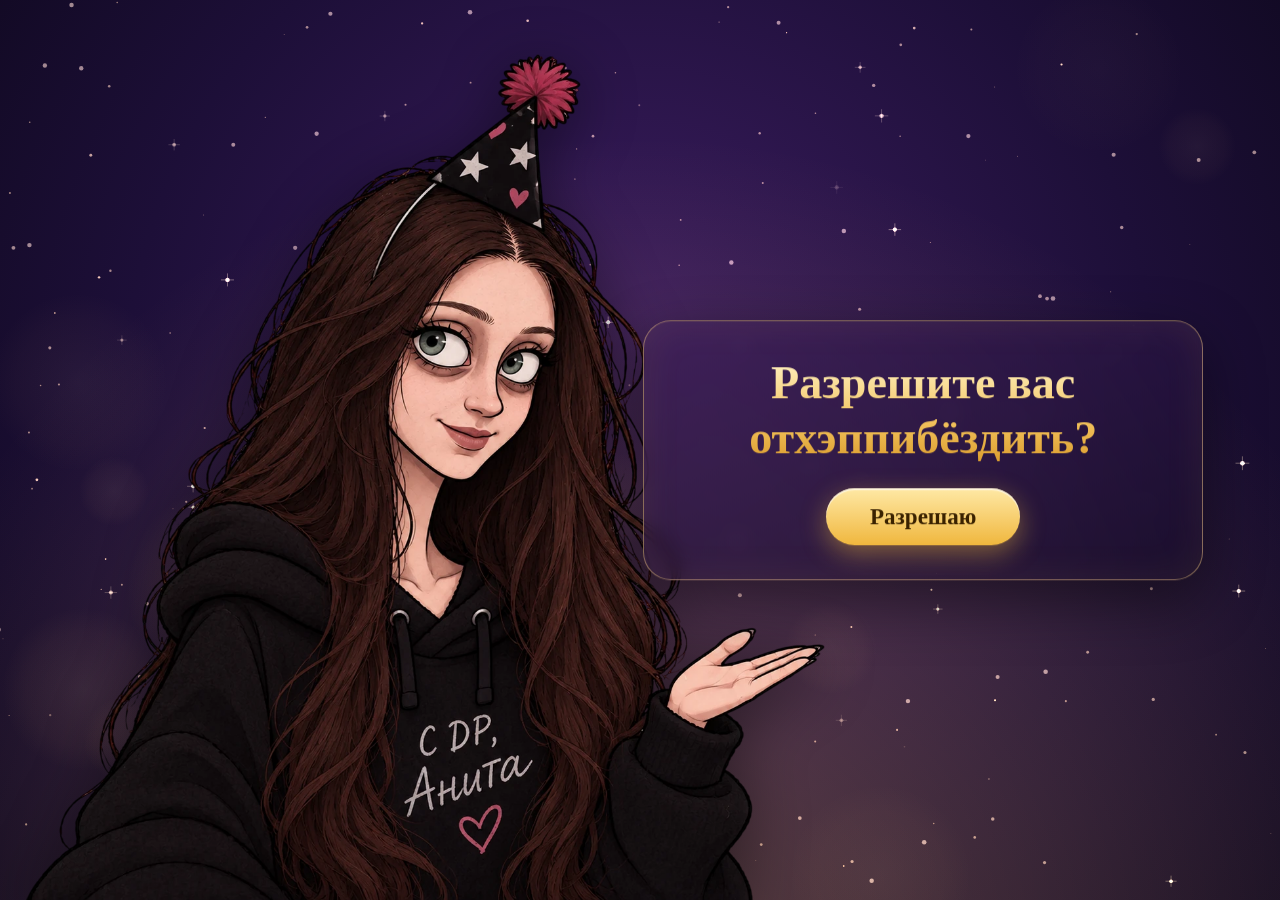
==== index.html @ 917f1ded "Add files via upload" ====
<!doctype html>
<html lang="ru"><head>
<meta charset="utf-8">
<meta name="viewport" content="width=device-width,initial-scale=1,viewport-fit=cover">
<title>С днём рождения, Анита!</title>
<link rel="stylesheet" href="hub.css">
</head><body>
<canvas id="bg"></canvas>
<div id="stage">
  <section class="scene" id="s1">
    <img class="girl girl-left" src="assets/girl/greeting.webp" alt="">
    <div class="card"><h1>Разрешите вас<br>отхэппибёздить?</h1><button class="btn" data-go="2">Разрешаю</button></div>
  </section>

  <section class="scene" id="s2">
    <h2 class="top">задуй желание и загадай свечи<br><span>(строго в таком порядке)</span></h2>
    <div class="cakebox" id="cakebox">
      <img src="assets/girl/cake.webp" alt="" draggable="false">
      <canvas id="flames"></canvas>
      <div class="hint" id="hint"><svg viewBox="0 0 120 60"><path class="trail" d="M10 40 C 35 10, 80 10, 108 36" /></svg><i class="finger"></i><b>зажми и проведи пальцем<br>над свечами</b></div>
    </div>
    <div class="counter" id="counter"></div>
  </section>

  <section class="scene" id="s3">
    <img class="girl girl-left" src="assets/girl/idea.webp" alt="">
    <div class="card">
      <h2>Тебя ждут три испытания</h2>
      <p>За прохождение каждого — маленький бонус.<br>Какой? Узнаешь сама ✨</p>
      <p class="hp">🎧 Если ещё не надела наушники — <b>самое время!</b></p>
      <button class="btn" data-go="4">Надела!</button>
    </div>
  </section>

  <section class="scene" id="s4">
    <img class="girl girl-left" src="assets/girl/dancing.webp" alt="">
    <div class="card"><h1>Готова начинать?</h1><button class="btn" id="startGames">Конечно!</button></div>
  </section>

  <section class="scene" id="sg">
    <iframe id="frame" allow="autoplay; fullscreen"></iframe>
    <button class="next" id="next">двигаемся дальше <span>→</span></button>
  </section>

  <section class="scene" id="sc"><div class="trial"><small>испытание</small><b id="tn">1</b><em>из 3</em></div></section>
</div>
<div id="fade"></div>
<audio id="song" src="assets/song.mp3" loop preload="auto"></audio>
<script src="hub.js?v=2"></script>
</body></html>
---- hub.css ----
*{box-sizing:border-box;-webkit-tap-highlight-color:transparent}
html,body{margin:0;height:100%;overflow:hidden;background:#0b0716;color:#fff6e0;font-family:Georgia,'Times New Roman',serif}
#bg{position:fixed;inset:0;width:100%;height:100%;z-index:0}
#stage{position:fixed;inset:0;z-index:1}
.scene{position:absolute;inset:0;opacity:0;visibility:hidden;transition:opacity 1.1s ease,visibility 0s linear 1.1s}
.scene.on{opacity:1;visibility:visible;transition:opacity 1.1s ease,visibility 0s}
.girl{position:absolute;bottom:0;height:min(94vh,calc(100vw*1.1));width:auto;max-width:100%;object-fit:contain;filter:drop-shadow(0 10px 30px rgba(0,0,0,.45));transform:translateY(14px);opacity:0;transition:transform 1.2s cubic-bezier(.2,.8,.2,1) .2s,opacity 1.2s ease .2s}
.girl-left{left:max(0px,2vw)}
.on .girl{transform:none;opacity:1}
.card{position:absolute;right:6vw;top:50%;transform:translateY(-46%);width:min(46vw,560px);text-align:center;padding:34px 30px;border-radius:28px;background:linear-gradient(160deg,rgba(60,30,90,.62),rgba(20,10,40,.62));border:1px solid rgba(255,214,130,.45);box-shadow:0 20px 60px rgba(0,0,0,.45),inset 0 0 40px rgba(255,200,100,.08);backdrop-filter:blur(8px);-webkit-backdrop-filter:blur(8px);opacity:0;transition:opacity 1s ease .5s,transform 1s ease .5s}
.on .card{opacity:1;transform:translateY(-50%)}
h1,h2{margin:0 0 22px;font-weight:700;line-height:1.2;background:linear-gradient(180deg,#fff3c8,#f2c25c 60%,#d99a2b);-webkit-background-clip:text;background-clip:text;color:transparent;text-shadow:none}
h1{font-size:clamp(28px,3.6vw,50px)}h2{font-size:clamp(24px,2.8vw,38px)}
.card p{font-size:clamp(16px,1.55vw,21px);line-height:1.5;margin:0 0 16px;color:#ffeccc}
.card .hp{padding:12px 14px;border-radius:16px;background:rgba(255,200,100,.14);border:1px dashed rgba(255,214,130,.6);animation:pulse 2s ease-in-out infinite}
.card .hp b{color:#ffd877}
@keyframes pulse{50%{box-shadow:0 0 28px rgba(255,200,100,.45)}}
.btn{font:inherit;font-weight:700;font-size:clamp(18px,1.8vw,24px);padding:15px 44px;border:0;border-radius:999px;cursor:pointer;color:#3a2200;background:linear-gradient(180deg,#ffe9a6,#f0b73e);box-shadow:0 8px 26px rgba(240,183,62,.45),inset 0 2px 0 rgba(255,255,255,.6);transition:transform .2s,box-shadow .2s}
.btn:hover{transform:translateY(-2px) scale(1.03)}.btn:active{transform:scale(.97)}
.top{position:absolute;left:0;right:0;top:2vh;margin:0;text-align:center;padding:0 16px;font-size:clamp(20px,3vw,40px);z-index:3}
.top span{font-size:.62em;opacity:.9}
.cakebox{position:absolute;left:50%;top:calc(max(11vh,78px));bottom:2vh;aspect-ratio:1219/1290;transform:translateX(-50%);opacity:0;transition:opacity 1.2s ease .3s;touch-action:none;height:calc(100% - max(11vh,78px) - .5vh);max-width:100vw}
.on .cakebox{opacity:1}
.cakebox img{position:absolute;inset:0;width:100%;height:100%;user-select:none;-webkit-user-drag:none;pointer-events:none}
#flames{position:absolute;inset:0;width:100%;height:100%;cursor:grab}
.hint{position:absolute;left:50%;top:33%;width:56%;transform:translateX(-50%);text-align:center;pointer-events:none;transition:opacity .6s}
.hint.off{opacity:0}
.hint svg{width:100%;display:block;overflow:visible}
.trail{fill:none;stroke:#ffe9a6;stroke-width:3;stroke-linecap:round;stroke-dasharray:6 8;filter:drop-shadow(0 0 6px #ffc857);animation:dash 1.2s linear infinite}
@keyframes dash{to{stroke-dashoffset:-28}}
.finger{position:absolute;left:8%;top:52%;width:22px;height:22px;border-radius:50%;background:radial-gradient(#fff,rgba(255,230,160,.4) 60%,transparent 70%);box-shadow:0 0 22px #ffd877;animation:swipe 2.4s ease-in-out infinite}
@keyframes swipe{0%{left:6%;top:62%;opacity:0}12%{opacity:1}50%{left:48%;top:22%}88%{opacity:1}100%{left:88%;top:58%;opacity:0}}
.hint b{display:block;margin-top:4px;font-size:clamp(13px,1.5vw,18px);color:#ffeccc;text-shadow:0 2px 8px #000}
.counter{position:absolute;left:0;right:0;bottom:1.2vh;text-align:center;font-size:15px;color:#ffd877;opacity:.85;z-index:3;text-shadow:0 2px 6px #000}
#sg iframe{position:absolute;inset:0;width:100%;height:100%;border:0;background:#000}
.next{position:absolute;left:16px;bottom:16px;bottom:max(16px,env(safe-area-inset-bottom));z-index:5;font:inherit;font-weight:700;font-size:18px;padding:13px 24px;border-radius:999px;border:1px solid rgba(255,230,160,.8);cursor:pointer;color:#3a2200;background:linear-gradient(180deg,#ffe9a6,#f0b73e);box-shadow:0 8px 30px rgba(0,0,0,.5),0 0 28px rgba(255,200,90,.6);opacity:0;transform:translateY(20px);pointer-events:none;transition:opacity .9s,transform .9s}
.next.show{opacity:1;transform:none;pointer-events:auto;animation:pulse2 2s ease-in-out infinite .9s}
@keyframes pulse2{50%{box-shadow:0 8px 30px rgba(0,0,0,.5),0 0 44px rgba(255,210,110,.95)}}
.next span{display:inline-block;margin-left:4px}
#sc{display:flex;align-items:center;justify-content:center}
.trial{text-align:center;background:radial-gradient(circle,rgba(40,20,70,.85),rgba(11,7,22,.95) 70%);position:absolute;inset:0;display:flex;flex-direction:column;align-items:center;justify-content:center}
.trial small{font-size:clamp(18px,3vw,30px);letter-spacing:.4em;text-transform:uppercase;color:#ffd877}
.trial b{font-size:clamp(110px,24vw,260px);line-height:1;background:linear-gradient(180deg,#fff3c8,#d99a2b);-webkit-background-clip:text;background-clip:text;color:transparent}
.trial em{font-style:normal;font-size:clamp(18px,3vw,30px);color:#ffeccc}
#fade{position:fixed;inset:0;z-index:9;background:#0b0716;opacity:0;pointer-events:none;transition:opacity .8s}
@media (max-width:760px),(max-aspect-ratio:1/1){
 .girl{height:min(62vh,100vw*1.05)}
 .girl-left{left:50%;transform:translate(-50%,14px)}
 .on .girl{transform:translateX(-50%)}
 .card{right:auto;left:50%;top:3vh;width:min(92vw,460px);padding:20px 18px;transform:translate(-50%,0)}
 .on .card{transform:translate(-50%,0)}
 .card h1,.card h2{margin-bottom:14px}
 .card p{margin-bottom:10px}
 .btn{padding:13px 36px}
 #s1 .card,#s4 .card{top:6vh}
 .cakebox{width:118vw;max-width:none;height:auto;top:auto;bottom:5vh;transform:translateX(-50%)}
 .on .cakebox{transform:translateX(-50%)}
 .cakebox{aspect-ratio:1219/1290}
}
html,body{-webkit-user-select:none;user-select:none}#sg iframe{display:block}
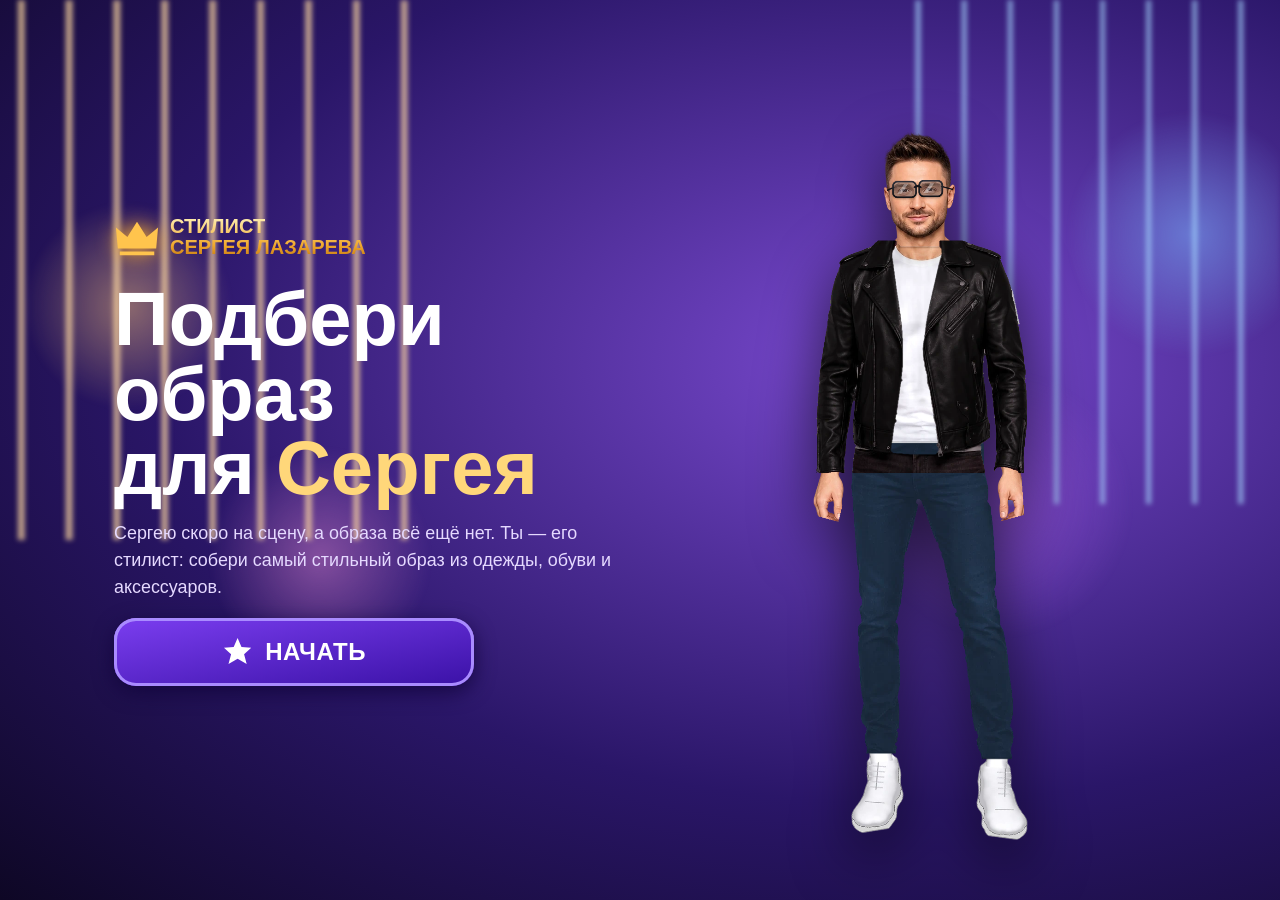
==== commit 3e67a576: "Add files via upload" ====
--- a/index.html
+++ b/index.html
@@ -1,50 +1,107 @@
 <!doctype html>
-<html lang="ru"><head>
+<html lang="ru">
+<head>
 <meta charset="utf-8">
 <meta name="viewport" content="width=device-width,initial-scale=1,viewport-fit=cover">
-<title>С днём рождения, Анита!</title>
-<link rel="stylesheet" href="hub.css">
-</head><body>
-<canvas id="bg"></canvas>
-<div id="stage">
-  <section class="scene" id="s1">
-    <img class="girl girl-left" src="assets/girl/greeting.webp" alt="">
-    <div class="card"><h1>Разрешите вас<br>отхэппибёздить?</h1><button class="btn" data-go="2">Разрешаю</button></div>
-  </section>
+<meta name="theme-color" content="#1a0f3a">
+<title>Стилист Сергея Лазарева</title>
+<link rel="stylesheet" href="style.css">
+</head>
+<body>
+<svg width="0" height="0" style="position:absolute" aria-hidden="true">
+ <symbol id="i-shirt" viewBox="0 0 48 48"><path fill="currentColor" d="M17 6 5 12l4 11 6-2v21h18V21l6 2 4-11-12-6c-1 4-4 6-7 6s-6-2-7-6z"/></symbol>
+ <symbol id="i-jacket" viewBox="0 0 48 48"><path fill="currentColor" d="M18 5 5 11l3 12 5-1v21h8V20l3 8 3-8v23h8V22l5 1 3-12-13-6-6 8-6-8zM24 28V43h-2V25z" fill-rule="evenodd"/></symbol>
+ <symbol id="i-pants" viewBox="0 0 48 48"><path fill="currentColor" d="M13 5h22l3 38h-9l-5-23-5 23h-9z"/></symbol>
+ <symbol id="i-shoes" viewBox="0 0 48 48"><path fill="currentColor" d="M3 29c6-1 8-5 9-10l5 3c3 2 7 3 11 4 7 1 14 3 17 8v3H3zM3 38h42v3H3z"/></symbol>
+ <symbol id="i-glasses" viewBox="0 0 48 48"><g fill="none" stroke="currentColor" stroke-width="4"><circle cx="13" cy="28" r="9"/><circle cx="35" cy="28" r="9"/><path d="M22 27c1-2 3-2 4 0M4 26 7 14M44 26 41 14"/></g></symbol>
+ <symbol id="i-crown" viewBox="0 0 48 48"><path fill="currentColor" d="m4 36-2-22 12 10L24 8l10 16 12-10-2 22zM6 39h36v4H6z"/></symbol>
+ <symbol id="i-dice" viewBox="0 0 48 48"><rect x="6" y="6" width="36" height="36" rx="8" fill="currentColor"/><g fill="#5a21b0"><circle cx="16" cy="16" r="3.4"/><circle cx="32" cy="16" r="3.4"/><circle cx="24" cy="24" r="3.4"/><circle cx="16" cy="32" r="3.4"/><circle cx="32" cy="32" r="3.4"/></g></symbol>
+ <symbol id="i-reset" viewBox="0 0 48 48"><path fill="none" stroke="currentColor" stroke-width="5" stroke-linecap="round" stroke-linejoin="round" d="M14 11 8 17l6 6M9 17h20a11 11 0 1 1-4 21"/></symbol>
+ <symbol id="i-cam" viewBox="0 0 48 48"><path fill="currentColor" d="M17 8h14l3 5h7a3 3 0 0 1 3 3v21a3 3 0 0 1-3 3H7a3 3 0 0 1-3-3V16a3 3 0 0 1 3-3h7zm7 9a9 9 0 1 0 0 18 9 9 0 0 0 0-18zm0 4a5 5 0 1 1 0 10 5 5 0 0 1 0-10z" fill-rule="evenodd"/></symbol>
+ <symbol id="i-star" viewBox="0 0 48 48"><path fill="currentColor" d="m24 3 6 14 15 1-11 10 4 15-14-8-14 8 4-15L3 18l15-1z"/></symbol>
+ <symbol id="i-mail" viewBox="0 0 48 48"><path fill="currentColor" d="M6 10h36a3 3 0 0 1 3 3v22a3 3 0 0 1-3 3H6a3 3 0 0 1-3-3V13a3 3 0 0 1 3-3zm1.5 5 16.5 12L40.500 15z" fill-rule="evenodd"/></symbol>
+ <symbol id="i-gift" viewBox="0 0 48 48"><path fill="currentColor" fill-rule="evenodd" d="M5 15h38v9H5zM8 26h32v16H8zM22 15h4v27h-4zM24 14c-3-7-12-8-12-3s8 4 12 3zm0 0c3-7 12-8 12-3s-8 4-12 3z"/></symbol>
+ <symbol id="i-trophy" viewBox="0 0 48 48"><path fill="currentColor" d="M13 5h22v3h8v6c0 6-4 10-10 11-1.700 3-4 5-7 5.600V36h6v5H14v-5h6v-5.400c-3-.6-5.300-2.600-7-5.600-6-1-10-5-10-11V8h8zm-6 6v3c0 3 2 5 5 6-.6-2-1-4-1-6.500V11zm34 0h-4v2.500c0 2.500-.4 4.500-1 6.500 3-1 5-3 5-6z"/></symbol>
+ <symbol id="i-check" viewBox="0 0 48 48"><path fill="none" stroke="currentColor" stroke-width="7" stroke-linecap="round" stroke-linejoin="round" d="m8 25 11 11L40 12"/></symbol>
+</svg>
 
-  <section class="scene" id="s2">
-    <h2 class="top">задуй желание и загадай свечи<br><span>(строго в таком порядке)</span></h2>
-    <div class="cakebox" id="cakebox">
-      <img src="assets/girl/cake.webp" alt="" draggable="false">
-      <canvas id="flames"></canvas>
-      <div class="hint" id="hint"><svg viewBox="0 0 120 60"><path class="trail" d="M10 40 C 35 10, 80 10, 108 36" /></svg><i class="finger"></i><b>зажми и проведи пальцем<br>над свечами</b></div>
-    </div>
-    <div class="counter" id="counter"></div>
-  </section>
+<section id="intro" class="intro show" aria-label="Начало игры">
+ <div class="lights"></div>
+ <div class="intro-body">
+  <div class="intro-text">
+   <div class="intro-logo"><svg class="crown"><use href="#i-crown"/></svg><b>СТИЛИСТ<br>СЕРГЕЯ ЛАЗАРЕВА</b></div>
+   <h1>Подбери образ<br>для <em>Сергея</em></h1>
+   <p>Сергею скоро на сцену, а образа всё ещё нет. Ты — его стилист: собери самый стильный образ из одежды, обуви и аксессуаров.</p>
+   <button id="startBtn" class="done cta"><svg><use href="#i-star"/></svg>НАЧАТЬ</button>
+  </div>
+  <div class="intro-figure"><canvas id="introCanvas" width="1024" height="1720"></canvas></div>
+ </div>
+</section>
+<audio id="bgm" src="assets/music.mp3" loop preload="auto"></audio>
+<main class="app">
+ <section class="stage" id="stage">
+  <div class="lights"></div><div class="floor"></div>
+  <div class="logo"><svg class="crown"><use href="#i-crown"/></svg><b>СТИЛИСТ<br>СЕРГЕЯ ЛАЗАРЕВА</b></div>
+  <canvas id="dressCanvas" width="1024" height="1720" aria-label="Сергей в выбранной одежде"></canvas>
+  <div class="side">
+   <button id="random"><svg><use href="#i-dice"/></svg><span>Случайный образ</span></button>
+   <button id="reset"><svg><use href="#i-reset"/></svg><span>Сбросить</span></button>
+   <button id="savePhoto"><svg><use href="#i-cam"/></svg><span>Сохранить</span></button>
+   <button id="favorites"><svg><use href="#i-star"/></svg><span>Мои образы</span></button>
+  </div>
+  <button id="mute" class="mute" aria-label="Звук" title="Звук">🔊</button>
+  <button id="undo" class="undo" title="Отменить">↶ Назад</button>
+  <div class="banner"><svg><use href="#i-star"/></svg><p>Создай свой уникальный образ<br>для <em>Сергея Лазарева!</em></p></div>
+ </section>
 
-  <section class="scene" id="s3">
-    <img class="girl girl-left" src="assets/girl/idea.webp" alt="">
-    <div class="card">
-      <h2>Тебя ждут три испытания</h2>
-      <p>За прохождение каждого — маленький бонус.<br>Какой? Узнаешь сама ✨</p>
-      <p class="hp">🎧 Если ещё не надела наушники — <b>самое время!</b></p>
-      <button class="btn" data-go="4">Надела!</button>
-    </div>
-  </section>
+ <section class="panel">
+  <nav class="tabs" id="tabs" aria-label="Категории гардероба">
+   <button class="tab active" data-cat="tops"><svg><use href="#i-shirt"/></svg><span>Одежда</span></button>
+   <button class="tab" data-cat="outerwear"><svg><use href="#i-jacket"/></svg><span>Верхняя одежда</span></button>
+   <button class="tab" data-cat="bottoms"><svg><use href="#i-pants"/></svg><span>Брюки</span></button>
+   <button class="tab" data-cat="shoes"><svg><use href="#i-shoes"/></svg><span>Обувь</span></button>
+   <button class="tab" data-cat="accessories"><svg><use href="#i-glasses"/></svg><span>Аксессуары</span></button>
+   <button class="tab" data-cat="style"><svg><use href="#i-crown"/></svg><span>Стиль</span></button>
+  </nav>
+  <div class="grid-wrap"><div id="items" class="grid"></div></div>
+  <div class="rail" id="quick"></div>
+  <button id="finish" class="done"><svg><use href="#i-check"/></svg>ГОТОВО!</button>
+ </section>
+</main>
 
-  <section class="scene" id="s4">
-    <img class="girl girl-left" src="assets/girl/dancing.webp" alt="">
-    <div class="card"><h1>Готова начинать?</h1><button class="btn" id="startGames">Конечно!</button></div>
-  </section>
+<section id="finalScreen" class="final" aria-hidden="true">
+ <div class="confetti" id="confetti"></div>
+ <button id="mute2" class="mute mute-final" aria-label="Звук">🔊</button>
+ <button id="edit" class="final-back">← ИЗМЕНИТЬ ОБРАЗ</button>
+ <div class="final-body">
+  <div class="final-text">
+   <div class="judge-box">
+    <small>ФОТОСЕССИЯ</small>
+    <h2 id="judgeLine">Сергей смотрит<br>на твой образ…</h2>
+    <div class="bar"><i id="judgeBar"></i></div>
+   </div>
+   <div class="verdict-box">
+    <small>РЕШЕНИЕ СЕРГЕЯ</small>
+    <h2>ЛУЧШИЙ<br><em>ОБРАЗ!</em></h2>
+    <div class="stars" aria-label="5 из 5">★★★★★</div>
+    <p id="finalDescription"></p>
+    <p class="note">Сергей в восторге от твоего стиля. За лучший образ тебе полагается приз!</p>
+    <button id="giftBtn" class="done cta"><svg><use href="#i-trophy"/></svg><span id="giftLabel">ПОЛУЧИТЬ ПРИЗ</span></button>
+    <button id="finalSave" class="ghost"><svg><use href="#i-cam"/></svg>Сохранить фото образа</button>
+   </div>
+  </div>
+  <div class="final-portrait"><div class="frame"><canvas id="finalCanvas" width="1024" height="1720"></canvas><i class="scan"></i></div></div>
+ </div>
+</section>
 
-  <section class="scene" id="sg">
-    <iframe id="frame" allow="autoplay; fullscreen"></iframe>
-    <button class="next" id="next">двигаемся дальше <span>→</span></button>
-  </section>
-
-  <section class="scene" id="sc"><div class="trial"><small>испытание</small><b id="tn">1</b><em>из 3</em></div></section>
-</div>
-<div id="fade"></div>
-<audio id="song" src="assets/song.mp3" loop preload="auto"></audio>
-<script src="hub.js?v=2"></script>
+<section id="looksModal" class="modal" aria-hidden="true">
+ <div class="dialog" role="dialog" aria-modal="true" aria-labelledby="looksTitle">
+  <div class="dialog-head"><h2 id="looksTitle">Мои образы</h2><button id="closeLooks" aria-label="Закрыть">×</button></div>
+  <button id="addLook" class="done small"><svg><use href="#i-star"/></svg>СОХРАНИТЬ ТЕКУЩИЙ ОБРАЗ</button>
+  <div id="savedLooks" class="saved"></div>
+ </div>
+</section>
+<div id="toast" class="toast" role="status"></div>
+<script src="assets-data.js"></script>
+<script src="game.js"></script>
 </body></html>
--- a/style.css
+++ b/style.css
@@ -0,0 +1,176 @@
+:root{--gold:#ffd77a;--violet:#7a35e6;--deep:#1a0f3a;--tile:#d9c9f2}
+*{box-sizing:border-box;-webkit-tap-highlight-color:transparent}
+html,body{margin:0;height:100%;background:#120a2c;color:#fff;font-family:Montserrat,"Segoe UI",Roboto,Arial,sans-serif;overflow:hidden}
+button{font:inherit;color:inherit;cursor:pointer;border:0;background:none;padding:0}
+svg{width:1em;height:1em;display:block}
+.app{height:100svh;display:grid;grid-template-columns:minmax(0,43fr) minmax(0,57fr);background:#150c33}
+
+/* ---------- сцена ---------- */
+.stage{position:relative;overflow:hidden;min-height:0;
+ background:
+  radial-gradient(ellipse 60% 45% at 50% 40%,#6a50c9aa,transparent 70%),
+  linear-gradient(180deg,#2b1a6b 0%,#3c2a8f 45%,#2a1860 100%)}
+.lights{position:absolute;inset:0;pointer-events:none;filter:blur(2.5px);
+ background:
+  repeating-linear-gradient(90deg,transparent 0 4%,#ffd9a0b0 4.1% 5.6%,transparent 5.8% 11%) 0 0/34% 60% no-repeat,
+  repeating-linear-gradient(90deg,transparent 0 5%,#a6d8ffa0 5.1% 6.4%,transparent 6.6% 12%) 100% 0/30% 56% no-repeat,
+  radial-gradient(circle at 10% 34%,#ffc97a77 0,transparent 8%),radial-gradient(circle at 93% 26%,#7bb4ff88 0,transparent 9%),
+  radial-gradient(circle at 78% 56%,#c06bff66 0,transparent 12%),radial-gradient(circle at 25% 62%,#ff9be166 0,transparent 10%)}
+.floor{position:absolute;left:0;right:0;bottom:0;height:34%;
+ background:linear-gradient(180deg,#00000000 0,#1b0f4a88 18%,#6c4a9a66 55%,#c79cc455 100%);
+ box-shadow:inset 0 1px #ffffff22}
+.stage canvas{position:absolute;left:54%;bottom:9%;transform:translateX(-50%);height:96%;width:auto;max-width:none;filter:drop-shadow(0 18px 22px #0009)}
+.logo{position:absolute;z-index:4;top:2.2%;left:3%;display:flex;align-items:center;gap:8px;padding:10px 16px 10px 8px;border-radius:14px;background:linear-gradient(90deg,#150b3acc,#150b3a00)}
+.logo .crown{width:clamp(34px,4.2vw,58px);height:clamp(34px,4.2vw,58px);color:#ffc44d;filter:drop-shadow(0 0 10px #ffb12e)}
+.logo b{font-size:clamp(14px,2.05vw,29px);line-height:1.02;font-weight:900;letter-spacing:.01em;text-transform:uppercase;
+ background:linear-gradient(180deg,#fff2b8,#f0a82c 70%,#c47a14);-webkit-background-clip:text;background-clip:text;color:transparent;filter:drop-shadow(0 2px 3px #000a)}
+.side{position:absolute;z-index:5;left:2.2%;bottom:17%;display:flex;flex-direction:column;gap:clamp(8px,1.2vh,14px)}
+.side{--b:clamp(58px,7.2vw,96px)}.side button,.undo{position:relative;width:var(--b);height:var(--b);border-radius:20px;display:flex;flex-direction:column;align-items:center;justify-content:center;gap:5%;
+ background:linear-gradient(160deg,#6b32d3,#3a138f);box-shadow:0 5px 16px #12063acc,inset 0 0 0 2px #b78bff,inset 0 2px 0 #ffffff55}
+.side button svg{width:48%;height:48%;color:#fff;filter:drop-shadow(0 0 6px #ffffffaa)}
+.side button span{font-size:clamp(8px,.95vw,13px);font-weight:700;line-height:1.05;text-align:center;padding:0 3px;text-shadow:0 1px 2px #0008}
+.side button:active,.undo:active,.tile:active,.tab:active,.done:active{transform:scale(.96)}
+.undo{position:absolute;z-index:5;right:3%;top:3%;width:auto;height:auto;padding:9px 14px;border-radius:30px;font-size:12px;font-weight:700;flex-direction:row}
+.banner{position:absolute;z-index:4;left:0;right:0;bottom:0;display:flex;align-items:center;gap:14px;padding:clamp(8px,1.6vh,18px) 4%;
+ background:linear-gradient(90deg,#1a0d4acc 0,#2d1775aa 70%,#2d177500);border-top:1px solid #ffffff1a}
+.banner svg{width:clamp(34px,4.2vw,60px);height:clamp(34px,4.2vw,60px);color:#ffcd4a;filter:drop-shadow(0 0 8px #ffb62f)}
+.banner p{margin:0;font-size:clamp(11px,1.6vw,23px);font-weight:700;line-height:1.2}.banner em{font-style:normal;color:#ffd35c}
+
+/* ---------- гардероб ---------- */
+.panel{min-height:0;display:flex;flex-direction:column;gap:clamp(8px,1.4vh,16px);padding:clamp(10px,1.8vh,22px) clamp(10px,2vw,28px) clamp(10px,1.8vh,22px) clamp(10px,1.4vw,18px);
+ background:linear-gradient(160deg,#4a28b4 0%,#2e1678 55%,#1e0f55 100%);position:relative}
+.panel:before{content:"";position:absolute;inset:0;pointer-events:none;background:radial-gradient(circle at 80% 8%,#a77bff55,transparent 40%)}
+.tabs{position:relative;display:grid;grid-template-columns:repeat(6,minmax(0,1fr));gap:clamp(6px,.9vw,14px);flex:none}
+.tab{aspect-ratio:1/.98;min-width:0;border-radius:clamp(14px,1.8vw,24px);display:flex;flex-direction:column;align-items:center;justify-content:center;gap:5%;padding:4px 2px;
+ background:linear-gradient(165deg,#5a2fc9,#2c1182);box-shadow:inset 0 0 0 2px #a374ff,0 4px 14px #12053a99}
+.tab svg{width:46%;height:46%;color:#fff}
+.tab span{font-size:clamp(8px,1.05vw,15px);font-weight:800;line-height:1.02;text-align:center}
+.tab.active{box-shadow:inset 0 0 0 3px #ff7bf2,0 0 0 2px #ff7bf244,0 0 22px #e43dff;background:linear-gradient(165deg,#8040e8,#4a1ba8)}
+.grid-wrap{position:relative;flex:1;min-height:0;overflow-y:auto;border-radius:22px;padding:clamp(8px,1.2vw,16px);
+ background:linear-gradient(160deg,#6f55c6aa,#503a9faa);box-shadow:inset 0 0 0 2px #ffffff30;scrollbar-width:thin;scrollbar-color:#a45bff #ffffff22;overscroll-behavior:contain}
+.grid{display:grid;grid-template-columns:repeat(5,minmax(0,1fr));gap:clamp(7px,1vw,14px)}
+.tile{position:relative;aspect-ratio:1/1;border-radius:clamp(12px,1.5vw,22px);display:grid;place-items:center;padding:7%;
+ background:linear-gradient(160deg,#e9defa,#bba4e6);box-shadow:0 4px 10px #1b0b5266,inset 0 2px 0 #fff}
+.tile img{width:100%;height:100%;object-fit:contain;filter:drop-shadow(0 4px 4px #2b165c55)}
+.tile.preset{padding:4%;aspect-ratio:3/4}.tile.preset i{position:absolute;left:4px;right:4px;bottom:5px;font:700 clamp(8px,.9vw,12px)/1.1 inherit;font-style:normal;color:#2a1560;text-align:center;text-shadow:0 0 4px #fff,0 0 4px #fff}
+.tile.preset img{height:84%;margin-bottom:10%}
+.tile.selected{box-shadow:0 0 0 3px var(--gold),0 0 18px #ffd77a99,inset 0 2px 0 #fff}
+.tick{position:absolute;top:5px;right:5px;width:clamp(16px,1.9vw,26px);height:clamp(16px,1.9vw,26px);border-radius:50%;background:var(--gold);color:#3b1c00;display:grid;place-items:center;box-shadow:0 2px 5px #0006}
+.tick svg{width:62%;height:62%}
+.rail{position:relative;flex:none;display:grid;grid-template-columns:repeat(7,minmax(0,1fr));gap:clamp(5px,.7vw,10px);padding:clamp(6px,.9vw,12px);border-radius:20px;background:linear-gradient(160deg,#6b50c2aa,#4b3799aa);box-shadow:inset 0 0 0 2px #ffffff2e}
+.rail button{aspect-ratio:1/.82;border-radius:14px;display:grid;place-items:center;padding:6%;background:linear-gradient(160deg,#4d2cae,#2f1a85);box-shadow:inset 0 0 0 1px #b79dff66}
+.rail button img{width:100%;height:100%;object-fit:contain}
+.rail button.on{box-shadow:inset 0 0 0 3px var(--gold),0 0 12px #ffd77a77}
+.done{position:relative;flex:none;align-self:flex-end;width:min(100%,clamp(220px,28vw,400px));display:flex;align-items:center;justify-content:center;gap:12px;padding:clamp(12px,2vh,22px) 24px;border-radius:22px;
+ font-size:clamp(18px,2.7vw,36px);font-weight:900;letter-spacing:.02em;background:linear-gradient(170deg,#7b3ef0,#3a11a6);box-shadow:inset 0 0 0 3px #a98bff,0 6px 20px #10043acc,inset 0 3px 0 #ffffff55}
+.done svg{width:1.15em;height:1.15em}.done.small{font-size:14px;padding:13px 18px;border-radius:16px;align-self:auto;width:auto}
+
+/* ---------- мои образы ---------- */
+.modal{position:fixed;inset:0;z-index:40;display:none;place-items:center;background:#0a0420cc;padding:16px}.modal.show{display:grid}
+.dialog{width:min(560px,100%);max-height:88svh;overflow:auto;border-radius:22px;padding:18px;background:linear-gradient(160deg,#4a28b4,#241163);box-shadow:inset 0 0 0 2px #a374ff,0 20px 60px #000a}
+.dialog-head{display:flex;justify-content:space-between;align-items:center;margin-bottom:12px}.dialog-head h2{margin:0;font-size:22px}
+#closeLooks{font-size:30px;line-height:1;width:40px;height:40px;border-radius:50%;background:#ffffff1f}
+.saved{margin-top:12px;display:grid;gap:10px}.empty{color:#d6c8ff;text-align:center}
+.saved-row{display:grid;grid-template-columns:auto 1fr auto auto;gap:10px;align-items:center;padding:8px;border-radius:14px;background:#ffffff14}
+.saved-row canvas{width:48px;height:80px;border-radius:8px;background:#2a1668}
+.saved-row b{display:block;font-size:12px;line-height:1.2}.saved-row small{color:#c9b8ff}
+.saved-row button{padding:9px 10px;border-radius:10px;font-size:10px;font-weight:800;background:linear-gradient(160deg,#7b3ef0,#3a11a6)}
+.saved-row .del{background:#ffffff1f}
+.toast{position:fixed;left:50%;bottom:22px;transform:translate(-50%,30px);opacity:0;z-index:50;padding:11px 18px;border-radius:30px;background:#12063aee;box-shadow:inset 0 0 0 2px #a374ff;font-size:13px;font-weight:700;transition:.25s;pointer-events:none}
+.toast.show{opacity:1;transform:translate(-50%,0)}
+
+
+/* ---------- финал ---------- */
+.final{position:fixed;inset:0;z-index:30;display:none;overflow:auto;background:radial-gradient(ellipse at 66% 38%,#7a4ad0,#2a1668 58%,#0e0725)}
+.final.show{display:block}
+.final-back{position:relative;z-index:3;margin:14px;padding:10px 16px;border-radius:24px;background:#ffffff1c;font-size:12px;font-weight:700;letter-spacing:.1em}
+.final-body{position:relative;z-index:2;width:min(1100px,100%);margin:0 auto;display:grid;grid-template-columns:1fr 1fr;align-items:center;gap:20px;padding:0 24px 24px;min-height:calc(100dvh - 70px)}
+.final small{color:var(--gold);letter-spacing:.25em;font-size:11px;font-weight:700}
+.final h2{margin:14px 0;font-size:clamp(40px,6.4vw,84px);line-height:.95;font-weight:900}
+.final h2 em{font-style:normal;color:var(--gold)}
+.judge-box h2{font-size:clamp(26px,3.6vw,46px);line-height:1.1;min-height:2.2em}
+.bar{height:10px;border-radius:10px;background:#ffffff22;overflow:hidden;max-width:360px}
+.bar i{display:block;height:100%;width:0;border-radius:10px;background:linear-gradient(90deg,#ffb12e,#ffe08a);transition:width .5s linear}
+.verdict-box{display:none}
+.final.verdict .judge-box{display:none}.final.verdict .verdict-box{display:block;animation:rise .7s both}
+.stars{font-size:clamp(26px,3.4vw,40px);letter-spacing:.12em;color:var(--gold);text-shadow:0 0 18px #ffb12e}
+.final p{color:#e5d9ff;margin:12px 0}.final .note{font-size:clamp(15px,1.5vw,19px);color:#fff;font-weight:600;margin:6px 0 20px}
+.cta{align-self:auto;width:min(100%,430px);font-size:clamp(17px,1.9vw,24px);animation:pulse 1.8s ease-in-out infinite}
+.cta svg{width:1.3em;height:1.3em}
+.ghost{display:flex;align-items:center;gap:8px;margin-top:14px;padding:10px 4px;font-size:13px;font-weight:600;color:#cdbdff;text-decoration:underline;text-underline-offset:4px}
+.ghost svg{width:1.2em;height:1.2em}
+.final-portrait{display:flex;justify-content:center}
+.frame{position:relative;height:min(84dvh,860px);aspect-ratio:1024/1720;overflow:hidden;border-radius:26px;background:linear-gradient(170deg,#ffffff14,#ffffff05);box-shadow:inset 0 0 0 2px #ffd77a88,0 20px 50px #000a}
+.frame canvas{position:absolute;inset:0;width:100%;height:100%;filter:drop-shadow(0 14px 18px #0009)}
+.scan{position:absolute;left:0;right:0;top:-20%;height:18%;background:linear-gradient(180deg,transparent,#ffe9a655,transparent);animation:scan 1.6s linear infinite}
+.final.verdict .scan{display:none}
+.confetti{position:absolute;inset:0;overflow:hidden;pointer-events:none;z-index:1}
+.confetti i{position:absolute;top:-30px;font-style:normal;color:var(--gold);animation:fall linear forwards}
+@keyframes fall{to{transform:translateY(110dvh) rotate(540deg);opacity:.2}}
+@keyframes scan{to{top:105%}}
+@keyframes rise{from{opacity:0;transform:translateY(18px)}to{opacity:1;transform:none}}
+@keyframes pulse{0%,100%{box-shadow:inset 0 0 0 3px #a98bff,0 6px 20px #10043acc,0 0 0 0 #ffd77a66}50%{box-shadow:inset 0 0 0 3px #ffd77a,0 6px 20px #10043acc,0 0 0 12px #ffd77a00}}
+
+
+/* ---------- телефон / узкий экран ---------- */
+@media (max-width:860px){
+ html,body{overflow:hidden}
+ .app{height:100dvh;grid-template-columns:1fr;grid-template-rows:46dvh minmax(0,1fr)}
+ .stage{height:auto;min-height:0}
+ .stage canvas{left:55%;bottom:9%;height:92%}
+ .logo{top:6px;left:6px;padding:4px 10px 4px 4px;gap:4px}.logo b{font-size:14px}.logo .crown{width:30px;height:30px}
+ .side{left:6px;bottom:11%;gap:5px;--b:46px}.side button{border-radius:13px}.side button svg{width:44%;height:44%}.side button span{font-size:6.5px}
+ .undo{top:56px;right:8px;padding:7px 11px;font-size:11px}
+ .banner{padding:6px 12px;gap:8px}.banner svg{width:24px;height:24px}.banner p{font-size:10.5px}
+ .panel{padding:8px;gap:8px;border-radius:20px 20px 0 0;margin-top:-8px;z-index:6}
+ .tabs{gap:4px}.tab{aspect-ratio:auto;height:56px;border-radius:12px;gap:3px}.tab svg{width:22px;height:22px}.tab span{font-size:7.5px}
+ .grid-wrap{padding:8px;border-radius:16px}
+ .grid{grid-template-columns:repeat(4,minmax(0,1fr));gap:7px}
+ .tile{border-radius:12px}
+ .rail{display:none}
+ /* «ГОТОВО» всегда на виду, ничего не нужно прокручивать */
+ .panel>.done{position:fixed;top:8px;right:8px;z-index:20;width:auto;padding:10px 16px;font-size:16px;border-radius:26px;gap:6px}
+ .final-body{grid-template-columns:1fr;grid-template-rows:auto auto;gap:8px;padding:0 16px 24px;text-align:center;justify-items:center;min-height:0}
+ .final{overflow:auto}
+ .final-portrait{order:-1}.frame{height:min(40dvh,420px)}
+ .final h2{font-size:clamp(30px,9.5vw,46px);margin:6px 0}.judge-box h2{font-size:24px}.bar{margin:0 auto}
+ .final .note{margin:4px 0 14px}.cta{margin:0 auto}.ghost{margin:10px auto 0}
+}
+
+/* ---------- стартовый экран ---------- */
+.intro{position:fixed;inset:0;z-index:60;display:none;overflow:hidden;background:radial-gradient(ellipse at 70% 40%,#7a4ad0,#2a1668 58%,#0e0725)}
+.intro.show{display:block}
+.intro-body{height:100%}
+.intro .lights{position:fixed}
+.intro-body{position:relative;z-index:2;width:min(1100px,100%);margin:0 auto;min-height:100%;display:grid;grid-template-columns:1.05fr .95fr;align-items:center;gap:20px;padding:24px}
+.intro-logo{display:flex;align-items:center;gap:10px;margin-bottom:22px}
+.intro-logo .crown{width:46px;height:46px;color:#ffc44d;filter:drop-shadow(0 0 10px #ffb12e)}
+.intro-logo b{font-size:20px;line-height:1.05;font-weight:900;background:linear-gradient(180deg,#fff2b8,#f0a82c 70%,#c47a14);-webkit-background-clip:text;background-clip:text;color:transparent}
+.intro h1{margin:0 0 14px;font-size:clamp(38px,6vw,76px);line-height:.98;font-weight:900}.intro h1 em{font-style:normal;color:var(--gold)}
+.intro p{margin:0 0 18px;max-width:520px;color:#e5d9ff;font-size:clamp(14px,1.4vw,18px);line-height:1.5}
+.intro .cta{width:min(100%,360px)}
+.intro-figure{display:flex;justify-content:center}
+.intro-figure canvas{height:min(88vh,860px);width:auto;max-width:100%;filter:drop-shadow(0 20px 30px #000a);animation:float 4s ease-in-out infinite}
+@keyframes float{50%{transform:translateY(-8px)}}
+@media (max-width:860px){
+ .intro-body{grid-template-columns:1fr;padding:16px;text-align:center;justify-items:center}
+ .intro-logo{justify-content:center;margin-bottom:10px}.intro h1{font-size:clamp(32px,10vw,46px)}
+ .intro p{font-size:14px;margin-bottom:12px}.steps{margin:0 auto 18px;text-align:left;width:100%}
+ .intro-figure{order:-1}.intro-figure canvas{height:36vh}
+ .intro .cta{margin:0 auto}
+}
+
+@media (max-width:860px){
+ .intro-body{grid-template-columns:1fr;grid-template-rows:minmax(0,1fr) auto;gap:6px;padding:12px 16px 74px;text-align:center;justify-items:center;align-items:stretch}
+ .intro-figure{order:-1;min-height:0;height:100%}.intro-figure canvas{height:100%;width:auto;max-height:100%}
+ .intro-text{display:flex;flex-direction:column;align-items:center}
+ .intro-logo{margin-bottom:6px}.intro-logo .crown{width:34px;height:34px}.intro-logo b{font-size:15px}
+ .intro h1{font-size:clamp(28px,8.6vw,40px);margin:0 0 6px}.intro p{font-size:13px;line-height:1.4;margin:0 0 12px}
+ .intro .cta{padding:13px;font-size:20px}
+}
+
+.mute{position:absolute;z-index:6;right:3%;top:calc(3% + 46px);width:40px;height:40px;border-radius:50%;font-size:18px;line-height:1;display:grid;place-items:center;background:linear-gradient(160deg,#6b32d3,#3a138f);box-shadow:inset 0 0 0 2px #b78bff,0 4px 12px #12063acc}
+.mute-final{position:fixed;right:14px;top:14px;z-index:35}
+@media (max-width:860px){.mute{right:8px;top:98px;width:36px;height:36px;font-size:16px}}
+
+button,canvas{-webkit-user-select:none;user-select:none;-webkit-tap-highlight-color:transparent}
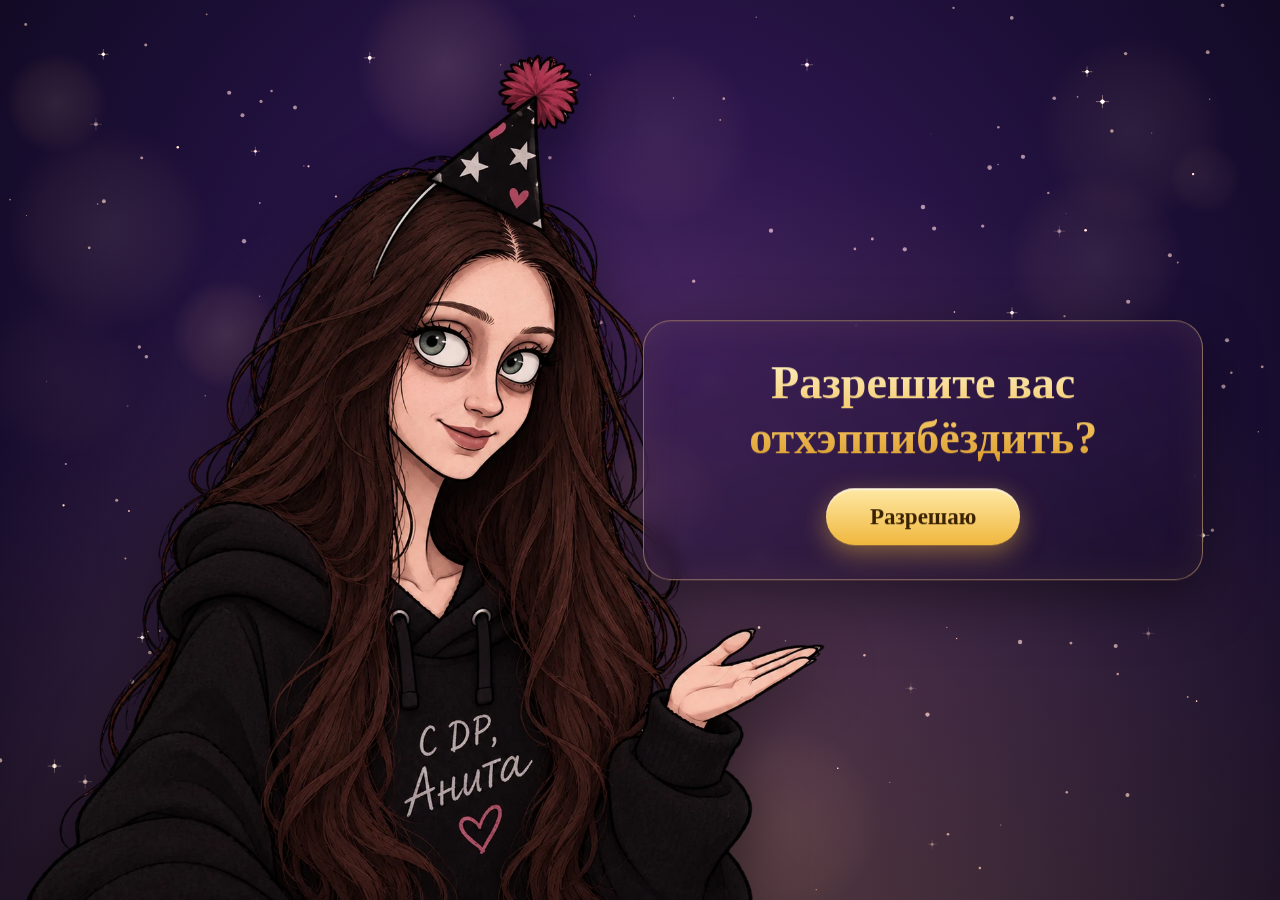
==== commit 81700622: "Add files via upload" ====
--- a/index.html
+++ b/index.html
@@ -1,107 +1,50 @@
 <!doctype html>
-<html lang="ru">
-<head>
+<html lang="ru"><head>
 <meta charset="utf-8">
 <meta name="viewport" content="width=device-width,initial-scale=1,viewport-fit=cover">
-<meta name="theme-color" content="#1a0f3a">
-<title>Стилист Сергея Лазарева</title>
-<link rel="stylesheet" href="style.css">
-</head>
-<body>
-<svg width="0" height="0" style="position:absolute" aria-hidden="true">
- <symbol id="i-shirt" viewBox="0 0 48 48"><path fill="currentColor" d="M17 6 5 12l4 11 6-2v21h18V21l6 2 4-11-12-6c-1 4-4 6-7 6s-6-2-7-6z"/></symbol>
- <symbol id="i-jacket" viewBox="0 0 48 48"><path fill="currentColor" d="M18 5 5 11l3 12 5-1v21h8V20l3 8 3-8v23h8V22l5 1 3-12-13-6-6 8-6-8zM24 28V43h-2V25z" fill-rule="evenodd"/></symbol>
- <symbol id="i-pants" viewBox="0 0 48 48"><path fill="currentColor" d="M13 5h22l3 38h-9l-5-23-5 23h-9z"/></symbol>
- <symbol id="i-shoes" viewBox="0 0 48 48"><path fill="currentColor" d="M3 29c6-1 8-5 9-10l5 3c3 2 7 3 11 4 7 1 14 3 17 8v3H3zM3 38h42v3H3z"/></symbol>
- <symbol id="i-glasses" viewBox="0 0 48 48"><g fill="none" stroke="currentColor" stroke-width="4"><circle cx="13" cy="28" r="9"/><circle cx="35" cy="28" r="9"/><path d="M22 27c1-2 3-2 4 0M4 26 7 14M44 26 41 14"/></g></symbol>
- <symbol id="i-crown" viewBox="0 0 48 48"><path fill="currentColor" d="m4 36-2-22 12 10L24 8l10 16 12-10-2 22zM6 39h36v4H6z"/></symbol>
- <symbol id="i-dice" viewBox="0 0 48 48"><rect x="6" y="6" width="36" height="36" rx="8" fill="currentColor"/><g fill="#5a21b0"><circle cx="16" cy="16" r="3.4"/><circle cx="32" cy="16" r="3.4"/><circle cx="24" cy="24" r="3.4"/><circle cx="16" cy="32" r="3.4"/><circle cx="32" cy="32" r="3.4"/></g></symbol>
- <symbol id="i-reset" viewBox="0 0 48 48"><path fill="none" stroke="currentColor" stroke-width="5" stroke-linecap="round" stroke-linejoin="round" d="M14 11 8 17l6 6M9 17h20a11 11 0 1 1-4 21"/></symbol>
- <symbol id="i-cam" viewBox="0 0 48 48"><path fill="currentColor" d="M17 8h14l3 5h7a3 3 0 0 1 3 3v21a3 3 0 0 1-3 3H7a3 3 0 0 1-3-3V16a3 3 0 0 1 3-3h7zm7 9a9 9 0 1 0 0 18 9 9 0 0 0 0-18zm0 4a5 5 0 1 1 0 10 5 5 0 0 1 0-10z" fill-rule="evenodd"/></symbol>
- <symbol id="i-star" viewBox="0 0 48 48"><path fill="currentColor" d="m24 3 6 14 15 1-11 10 4 15-14-8-14 8 4-15L3 18l15-1z"/></symbol>
- <symbol id="i-mail" viewBox="0 0 48 48"><path fill="currentColor" d="M6 10h36a3 3 0 0 1 3 3v22a3 3 0 0 1-3 3H6a3 3 0 0 1-3-3V13a3 3 0 0 1 3-3zm1.5 5 16.5 12L40.500 15z" fill-rule="evenodd"/></symbol>
- <symbol id="i-gift" viewBox="0 0 48 48"><path fill="currentColor" fill-rule="evenodd" d="M5 15h38v9H5zM8 26h32v16H8zM22 15h4v27h-4zM24 14c-3-7-12-8-12-3s8 4 12 3zm0 0c3-7 12-8 12-3s-8 4-12 3z"/></symbol>
- <symbol id="i-trophy" viewBox="0 0 48 48"><path fill="currentColor" d="M13 5h22v3h8v6c0 6-4 10-10 11-1.700 3-4 5-7 5.600V36h6v5H14v-5h6v-5.400c-3-.6-5.300-2.600-7-5.600-6-1-10-5-10-11V8h8zm-6 6v3c0 3 2 5 5 6-.6-2-1-4-1-6.500V11zm34 0h-4v2.500c0 2.500-.4 4.500-1 6.500 3-1 5-3 5-6z"/></symbol>
- <symbol id="i-check" viewBox="0 0 48 48"><path fill="none" stroke="currentColor" stroke-width="7" stroke-linecap="round" stroke-linejoin="round" d="m8 25 11 11L40 12"/></symbol>
-</svg>
+<title>С днём рождения, Анита!</title>
+<link rel="stylesheet" href="hub.css">
+</head><body>
+<canvas id="bg"></canvas>
+<div id="stage">
+  <section class="scene" id="s1">
+    <img class="girl girl-left" src="assets/girl/greeting.webp" alt="">
+    <div class="card"><h1>Разрешите вас<br>отхэппибёздить?</h1><button class="btn" data-go="2">Разрешаю</button></div>
+  </section>
 
-<section id="intro" class="intro show" aria-label="Начало игры">
- <div class="lights"></div>
- <div class="intro-body">
-  <div class="intro-text">
-   <div class="intro-logo"><svg class="crown"><use href="#i-crown"/></svg><b>СТИЛИСТ<br>СЕРГЕЯ ЛАЗАРЕВА</b></div>
-   <h1>Подбери образ<br>для <em>Сергея</em></h1>
-   <p>Сергею скоро на сцену, а образа всё ещё нет. Ты — его стилист: собери самый стильный образ из одежды, обуви и аксессуаров.</p>
-   <button id="startBtn" class="done cta"><svg><use href="#i-star"/></svg>НАЧАТЬ</button>
-  </div>
-  <div class="intro-figure"><canvas id="introCanvas" width="1024" height="1720"></canvas></div>
- </div>
-</section>
-<audio id="bgm" src="assets/music.mp3" loop preload="auto"></audio>
-<main class="app">
- <section class="stage" id="stage">
-  <div class="lights"></div><div class="floor"></div>
-  <div class="logo"><svg class="crown"><use href="#i-crown"/></svg><b>СТИЛИСТ<br>СЕРГЕЯ ЛАЗАРЕВА</b></div>
-  <canvas id="dressCanvas" width="1024" height="1720" aria-label="Сергей в выбранной одежде"></canvas>
-  <div class="side">
-   <button id="random"><svg><use href="#i-dice"/></svg><span>Случайный образ</span></button>
-   <button id="reset"><svg><use href="#i-reset"/></svg><span>Сбросить</span></button>
-   <button id="savePhoto"><svg><use href="#i-cam"/></svg><span>Сохранить</span></button>
-   <button id="favorites"><svg><use href="#i-star"/></svg><span>Мои образы</span></button>
-  </div>
-  <button id="mute" class="mute" aria-label="Звук" title="Звук">🔊</button>
-  <button id="undo" class="undo" title="Отменить">↶ Назад</button>
-  <div class="banner"><svg><use href="#i-star"/></svg><p>Создай свой уникальный образ<br>для <em>Сергея Лазарева!</em></p></div>
- </section>
+  <section class="scene" id="s2">
+    <h2 class="top">задуй желание и загадай свечи<br><span>(строго в таком порядке)</span></h2>
+    <div class="cakebox" id="cakebox">
+      <img src="assets/girl/cake.webp" alt="" draggable="false">
+      <canvas id="flames"></canvas>
+      <div class="hint" id="hint"><svg viewBox="0 0 120 60"><path class="trail" d="M10 40 C 35 10, 80 10, 108 36" /></svg><i class="finger"></i><b>зажми и проведи пальцем<br>над свечами</b></div>
+    </div>
+    <div class="counter" id="counter"></div>
+  </section>
 
- <section class="panel">
-  <nav class="tabs" id="tabs" aria-label="Категории гардероба">
-   <button class="tab active" data-cat="tops"><svg><use href="#i-shirt"/></svg><span>Одежда</span></button>
-   <button class="tab" data-cat="outerwear"><svg><use href="#i-jacket"/></svg><span>Верхняя одежда</span></button>
-   <button class="tab" data-cat="bottoms"><svg><use href="#i-pants"/></svg><span>Брюки</span></button>
-   <button class="tab" data-cat="shoes"><svg><use href="#i-shoes"/></svg><span>Обувь</span></button>
-   <button class="tab" data-cat="accessories"><svg><use href="#i-glasses"/></svg><span>Аксессуары</span></button>
-   <button class="tab" data-cat="style"><svg><use href="#i-crown"/></svg><span>Стиль</span></button>
-  </nav>
-  <div class="grid-wrap"><div id="items" class="grid"></div></div>
-  <div class="rail" id="quick"></div>
-  <button id="finish" class="done"><svg><use href="#i-check"/></svg>ГОТОВО!</button>
- </section>
-</main>
+  <section class="scene" id="s3">
+    <img class="girl girl-left" src="assets/girl/idea.webp" alt="">
+    <div class="card">
+      <h2>Тебя ждут три испытания</h2>
+      <p>За прохождение каждого — маленький бонус.<br>Какой? Узнаешь сама ✨</p>
+      <p class="hp">🎧 Если ещё не надела наушники — <b>самое время!</b></p>
+      <button class="btn" data-go="4">Надела!</button>
+    </div>
+  </section>
 
-<section id="finalScreen" class="final" aria-hidden="true">
- <div class="confetti" id="confetti"></div>
- <button id="mute2" class="mute mute-final" aria-label="Звук">🔊</button>
- <button id="edit" class="final-back">← ИЗМЕНИТЬ ОБРАЗ</button>
- <div class="final-body">
-  <div class="final-text">
-   <div class="judge-box">
-    <small>ФОТОСЕССИЯ</small>
-    <h2 id="judgeLine">Сергей смотрит<br>на твой образ…</h2>
-    <div class="bar"><i id="judgeBar"></i></div>
-   </div>
-   <div class="verdict-box">
-    <small>РЕШЕНИЕ СЕРГЕЯ</small>
-    <h2>ЛУЧШИЙ<br><em>ОБРАЗ!</em></h2>
-    <div class="stars" aria-label="5 из 5">★★★★★</div>
-    <p id="finalDescription"></p>
-    <p class="note">Сергей в восторге от твоего стиля. За лучший образ тебе полагается приз!</p>
-    <button id="giftBtn" class="done cta"><svg><use href="#i-trophy"/></svg><span id="giftLabel">ПОЛУЧИТЬ ПРИЗ</span></button>
-    <button id="finalSave" class="ghost"><svg><use href="#i-cam"/></svg>Сохранить фото образа</button>
-   </div>
-  </div>
-  <div class="final-portrait"><div class="frame"><canvas id="finalCanvas" width="1024" height="1720"></canvas><i class="scan"></i></div></div>
- </div>
-</section>
+  <section class="scene" id="s4">
+    <img class="girl girl-left" src="assets/girl/dancing.webp" alt="">
+    <div class="card"><h1>Готова начинать?</h1><button class="btn" id="startGames">Конечно!</button></div>
+  </section>
 
-<section id="looksModal" class="modal" aria-hidden="true">
- <div class="dialog" role="dialog" aria-modal="true" aria-labelledby="looksTitle">
-  <div class="dialog-head"><h2 id="looksTitle">Мои образы</h2><button id="closeLooks" aria-label="Закрыть">×</button></div>
-  <button id="addLook" class="done small"><svg><use href="#i-star"/></svg>СОХРАНИТЬ ТЕКУЩИЙ ОБРАЗ</button>
-  <div id="savedLooks" class="saved"></div>
- </div>
-</section>
-<div id="toast" class="toast" role="status"></div>
-<script src="assets-data.js"></script>
-<script src="game.js"></script>
+  <section class="scene" id="sg">
+    <iframe id="frame" allow="autoplay; fullscreen"></iframe>
+    <button class="next" id="next">двигаемся дальше <span>→</span></button>
+  </section>
+
+  <section class="scene" id="sc"><div class="trial"><small>испытание</small><b id="tn">1</b><em>из 3</em></div></section>
+</div>
+<div id="fade"></div>
+<audio id="song" src="assets/song.mp3" loop preload="auto"></audio>
+<script src="hub.js?v=2"></script>
 </body></html>
--- a/hub.css
+++ b/hub.css
@@ -0,0 +1,60 @@
+*{box-sizing:border-box;-webkit-tap-highlight-color:transparent}
+html,body{margin:0;height:100%;overflow:hidden;background:#0b0716;color:#fff6e0;font-family:Georgia,'Times New Roman',serif}
+#bg{position:fixed;inset:0;width:100%;height:100%;z-index:0}
+#stage{position:fixed;inset:0;z-index:1}
+.scene{position:absolute;inset:0;opacity:0;visibility:hidden;transition:opacity 1.1s ease,visibility 0s linear 1.1s}
+.scene.on{opacity:1;visibility:visible;transition:opacity 1.1s ease,visibility 0s}
+.girl{position:absolute;bottom:0;height:min(94vh,calc(100vw*1.1));width:auto;max-width:100%;object-fit:contain;filter:drop-shadow(0 10px 30px rgba(0,0,0,.45));transform:translateY(14px);opacity:0;transition:transform 1.2s cubic-bezier(.2,.8,.2,1) .2s,opacity 1.2s ease .2s}
+.girl-left{left:max(0px,2vw)}
+.on .girl{transform:none;opacity:1}
+.card{position:absolute;right:6vw;top:50%;transform:translateY(-46%);width:min(46vw,560px);text-align:center;padding:34px 30px;border-radius:28px;background:linear-gradient(160deg,rgba(60,30,90,.62),rgba(20,10,40,.62));border:1px solid rgba(255,214,130,.45);box-shadow:0 20px 60px rgba(0,0,0,.45),inset 0 0 40px rgba(255,200,100,.08);backdrop-filter:blur(8px);-webkit-backdrop-filter:blur(8px);opacity:0;transition:opacity 1s ease .5s,transform 1s ease .5s}
+.on .card{opacity:1;transform:translateY(-50%)}
+h1,h2{margin:0 0 22px;font-weight:700;line-height:1.2;background:linear-gradient(180deg,#fff3c8,#f2c25c 60%,#d99a2b);-webkit-background-clip:text;background-clip:text;color:transparent;text-shadow:none}
+h1{font-size:clamp(28px,3.6vw,50px)}h2{font-size:clamp(24px,2.8vw,38px)}
+.card p{font-size:clamp(16px,1.55vw,21px);line-height:1.5;margin:0 0 16px;color:#ffeccc}
+.card .hp{padding:12px 14px;border-radius:16px;background:rgba(255,200,100,.14);border:1px dashed rgba(255,214,130,.6);animation:pulse 2s ease-in-out infinite}
+.card .hp b{color:#ffd877}
+@keyframes pulse{50%{box-shadow:0 0 28px rgba(255,200,100,.45)}}
+.btn{font:inherit;font-weight:700;font-size:clamp(18px,1.8vw,24px);padding:15px 44px;border:0;border-radius:999px;cursor:pointer;color:#3a2200;background:linear-gradient(180deg,#ffe9a6,#f0b73e);box-shadow:0 8px 26px rgba(240,183,62,.45),inset 0 2px 0 rgba(255,255,255,.6);transition:transform .2s,box-shadow .2s}
+.btn:hover{transform:translateY(-2px) scale(1.03)}.btn:active{transform:scale(.97)}
+.top{position:absolute;left:0;right:0;top:2vh;margin:0;text-align:center;padding:0 16px;font-size:clamp(20px,3vw,40px);z-index:3}
+.top span{font-size:.62em;opacity:.9}
+.cakebox{position:absolute;left:50%;top:calc(max(11vh,78px));bottom:2vh;aspect-ratio:1219/1290;transform:translateX(-50%);opacity:0;transition:opacity 1.2s ease .3s;touch-action:none;height:calc(100% - max(11vh,78px) - .5vh);max-width:100vw}
+.on .cakebox{opacity:1}
+.cakebox img{position:absolute;inset:0;width:100%;height:100%;user-select:none;-webkit-user-drag:none;pointer-events:none}
+#flames{position:absolute;inset:0;width:100%;height:100%;cursor:grab}
+.hint{position:absolute;left:50%;top:33%;width:56%;transform:translateX(-50%);text-align:center;pointer-events:none;transition:opacity .6s}
+.hint.off{opacity:0}
+.hint svg{width:100%;display:block;overflow:visible}
+.trail{fill:none;stroke:#ffe9a6;stroke-width:3;stroke-linecap:round;stroke-dasharray:6 8;filter:drop-shadow(0 0 6px #ffc857);animation:dash 1.2s linear infinite}
+@keyframes dash{to{stroke-dashoffset:-28}}
+.finger{position:absolute;left:8%;top:52%;width:22px;height:22px;border-radius:50%;background:radial-gradient(#fff,rgba(255,230,160,.4) 60%,transparent 70%);box-shadow:0 0 22px #ffd877;animation:swipe 2.4s ease-in-out infinite}
+@keyframes swipe{0%{left:6%;top:62%;opacity:0}12%{opacity:1}50%{left:48%;top:22%}88%{opacity:1}100%{left:88%;top:58%;opacity:0}}
+.hint b{display:block;margin-top:4px;font-size:clamp(13px,1.5vw,18px);color:#ffeccc;text-shadow:0 2px 8px #000}
+.counter{position:absolute;left:0;right:0;bottom:1.2vh;text-align:center;font-size:15px;color:#ffd877;opacity:.85;z-index:3;text-shadow:0 2px 6px #000}
+#sg iframe{position:absolute;inset:0;width:100%;height:100%;border:0;background:#000}
+.next{position:absolute;left:16px;bottom:16px;bottom:max(16px,env(safe-area-inset-bottom));z-index:5;font:inherit;font-weight:700;font-size:18px;padding:13px 24px;border-radius:999px;border:1px solid rgba(255,230,160,.8);cursor:pointer;color:#3a2200;background:linear-gradient(180deg,#ffe9a6,#f0b73e);box-shadow:0 8px 30px rgba(0,0,0,.5),0 0 28px rgba(255,200,90,.6);opacity:0;transform:translateY(20px);pointer-events:none;transition:opacity .9s,transform .9s}
+.next.show{opacity:1;transform:none;pointer-events:auto;animation:pulse2 2s ease-in-out infinite .9s}
+@keyframes pulse2{50%{box-shadow:0 8px 30px rgba(0,0,0,.5),0 0 44px rgba(255,210,110,.95)}}
+.next span{display:inline-block;margin-left:4px}
+#sc{display:flex;align-items:center;justify-content:center}
+.trial{text-align:center;background:radial-gradient(circle,rgba(40,20,70,.85),rgba(11,7,22,.95) 70%);position:absolute;inset:0;display:flex;flex-direction:column;align-items:center;justify-content:center}
+.trial small{font-size:clamp(18px,3vw,30px);letter-spacing:.4em;text-transform:uppercase;color:#ffd877}
+.trial b{font-size:clamp(110px,24vw,260px);line-height:1;background:linear-gradient(180deg,#fff3c8,#d99a2b);-webkit-background-clip:text;background-clip:text;color:transparent}
+.trial em{font-style:normal;font-size:clamp(18px,3vw,30px);color:#ffeccc}
+#fade{position:fixed;inset:0;z-index:9;background:#0b0716;opacity:0;pointer-events:none;transition:opacity .8s}
+@media (max-width:760px),(max-aspect-ratio:1/1){
+ .girl{height:min(62vh,100vw*1.05)}
+ .girl-left{left:50%;transform:translate(-50%,14px)}
+ .on .girl{transform:translateX(-50%)}
+ .card{right:auto;left:50%;top:3vh;width:min(92vw,460px);padding:20px 18px;transform:translate(-50%,0)}
+ .on .card{transform:translate(-50%,0)}
+ .card h1,.card h2{margin-bottom:14px}
+ .card p{margin-bottom:10px}
+ .btn{padding:13px 36px}
+ #s1 .card,#s4 .card{top:6vh}
+ .cakebox{width:118vw;max-width:none;height:auto;top:auto;bottom:5vh;transform:translateX(-50%)}
+ .on .cakebox{transform:translateX(-50%)}
+ .cakebox{aspect-ratio:1219/1290}
+}
+html,body{-webkit-user-select:none;user-select:none}#sg iframe{display:block}
